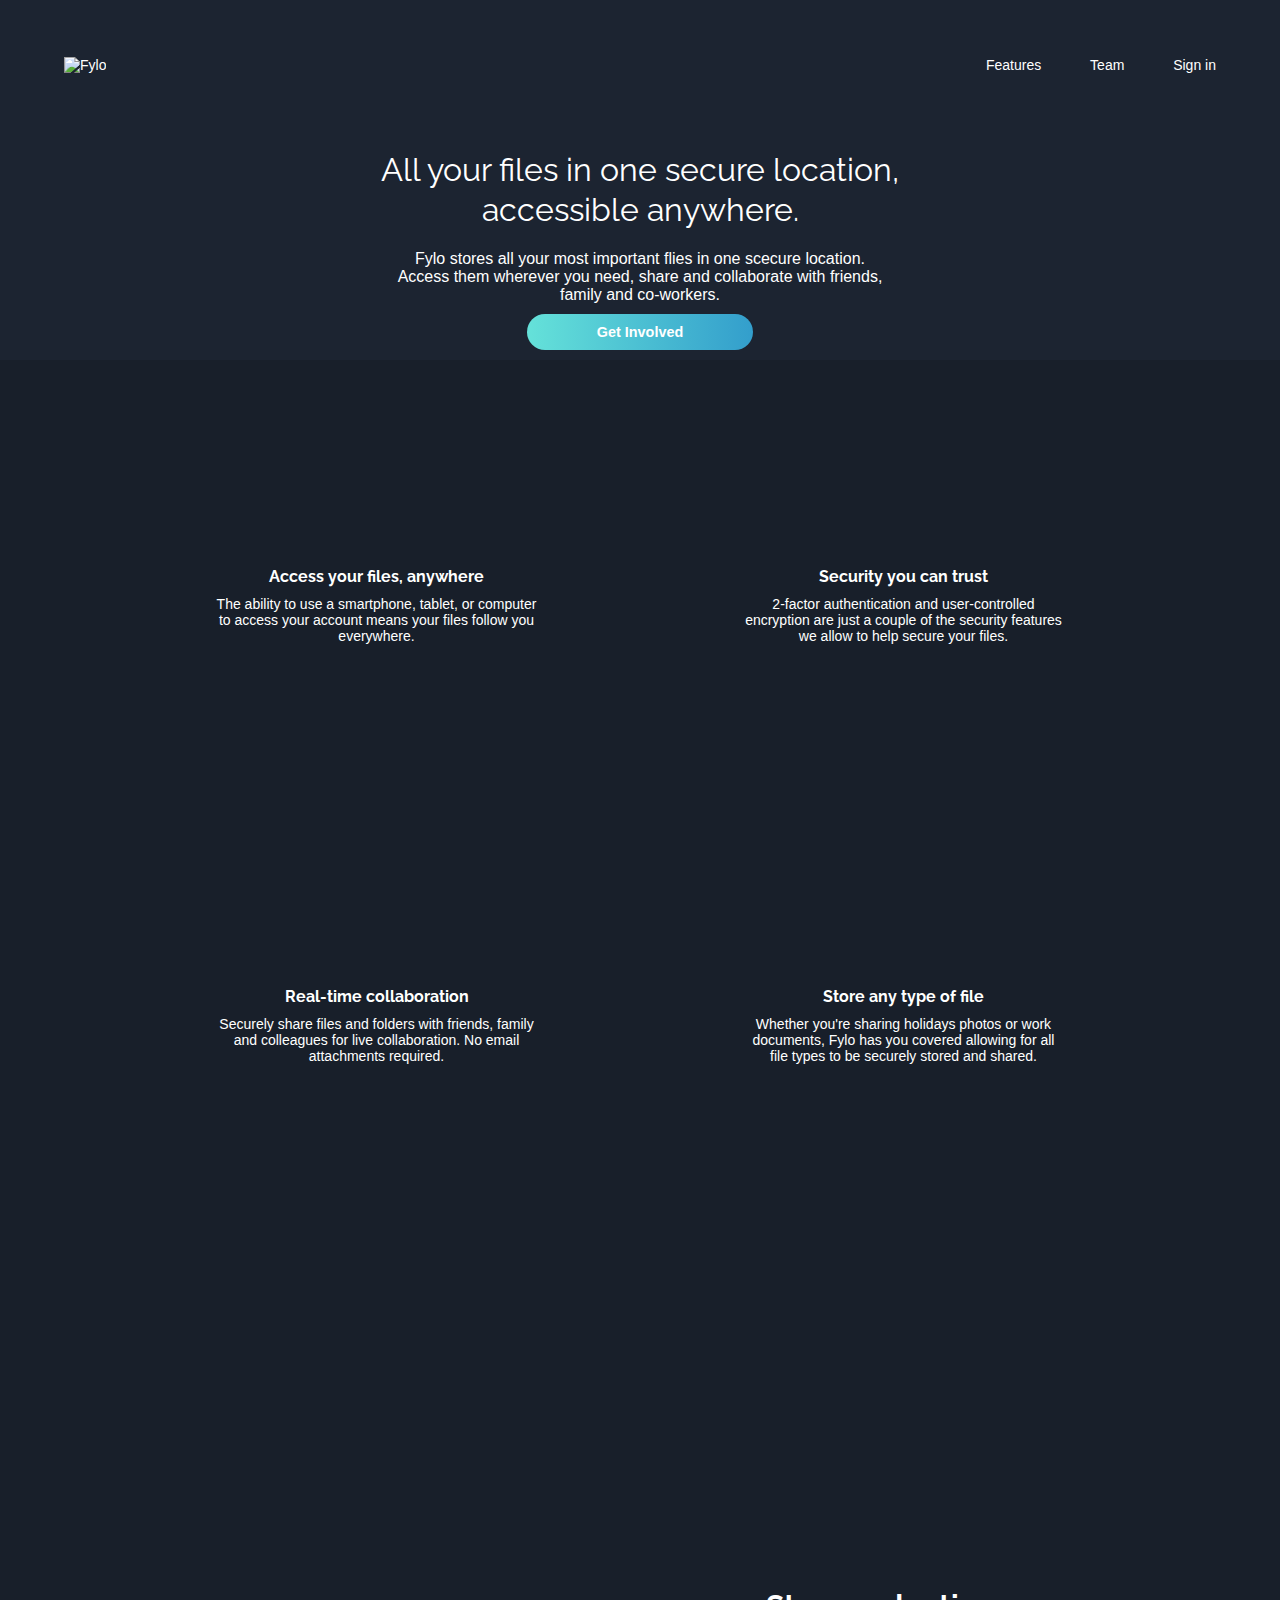
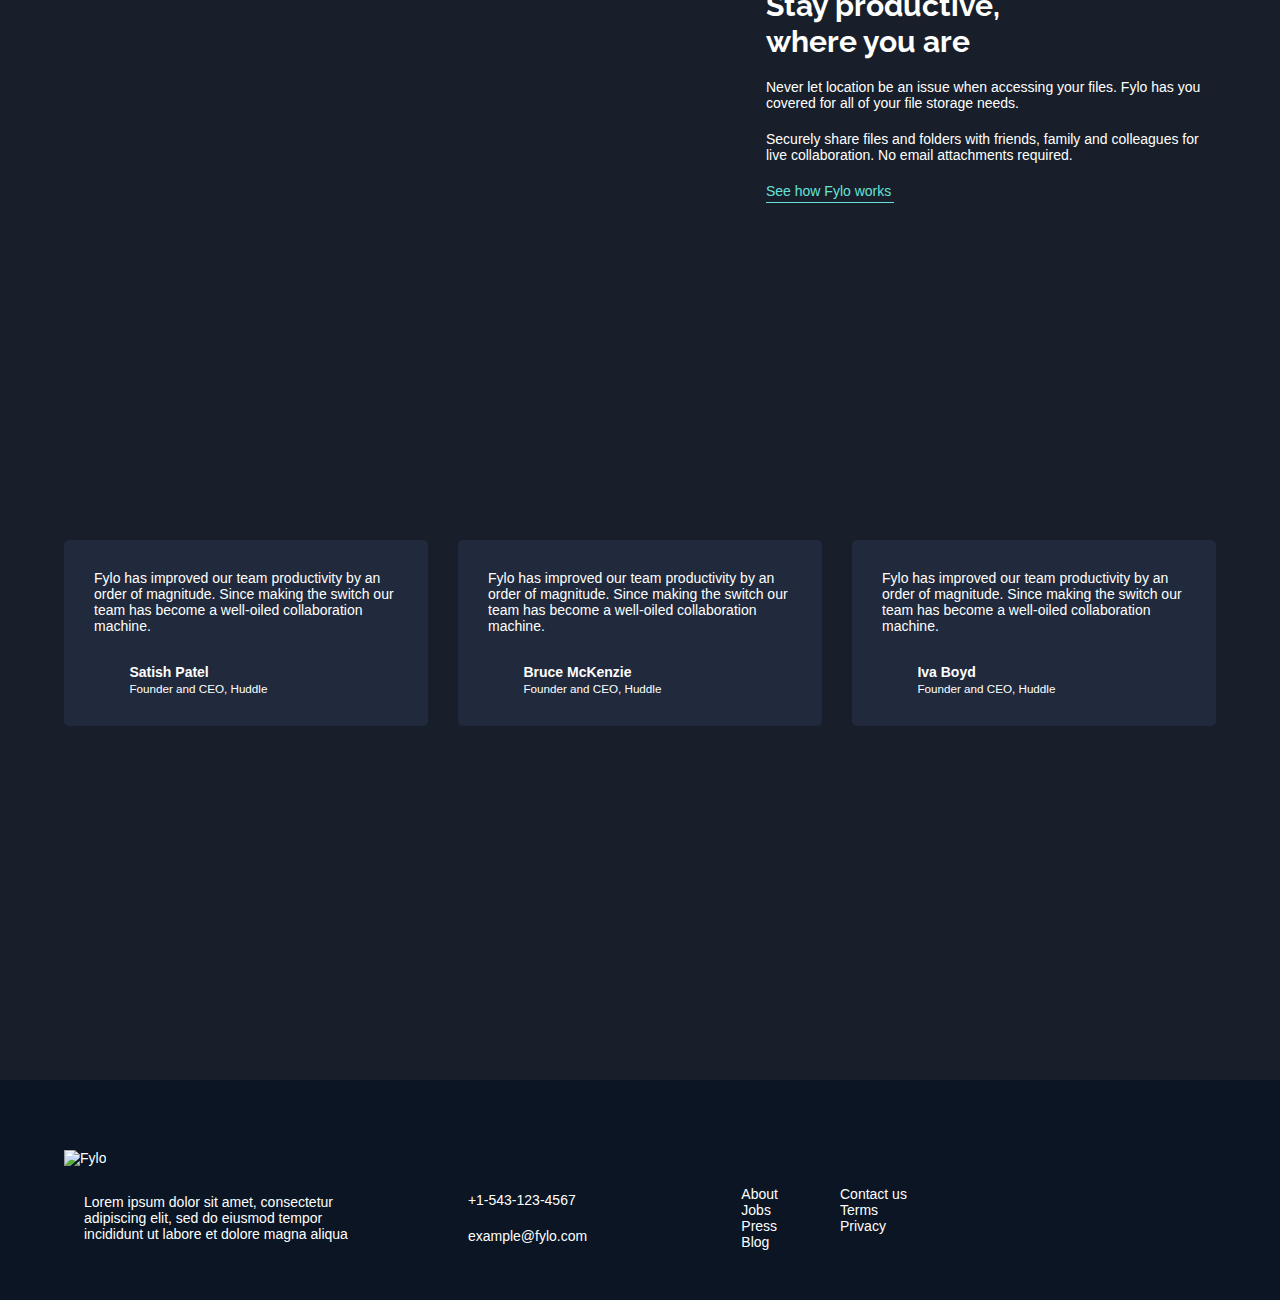
==== index.html @ ca71a9f1 "Update index.html" ====
<!DOCTYPE html>
<html lang="en">

<head>
  <meta charset="UTF-8">
  <meta name="viewport" content="width=device-width, initial-scale=1.0">
  <link rel="preconnect" href="https://fonts.googleapis.com">
  <link rel="preconnect" href="https://fonts.gstatic.com" crossorigin>
  <link href="https://fonts.googleapis.com/css2?family=Raleway:ital,wght@0,700;1,400&display=swap" rel="stylesheet">
  <link rel="stylesheet" href="./fylo-dark-theme-landing-page-master/fylo-dark-theme-landing-page-master/styles.css">
  <title>Fylo-Group_171</title>
</head>

<body>
  <section class="intro">
    <div class="intro-div">
      <div class="header">
        <div class="logo-container">
          <img src="./fylo-dark-theme-landing-page-master/fylo-dark-theme-landing-page-master/images/logo.svg"
            alt="Fylo" class="logo">
        </div>
        <nav class="navigation">
          <ul>
            <li><a href="#">Features</a></li>
            <li><a href="#">Team</a></li>
            <li><a href="#">Sign in</a></li>
          </ul>
        </nav>
      </div>
      <div class="hero-section">
        <img
          src="./fylo-dark-theme-landing-page-master/fylo-dark-theme-landing-page-master/images/illustration-intro.png"
          alt="" class="intro-img">
        <div class="intro-text">
          <h2 class="title">All your files in one secure location, accessible anywhere.</h2>
          <p class="subtitle">
            Fylo stores all your most important flies in one scecure location. Access them wherever you need, share
            and
            collaborate with friends, family and co-workers.
          </p>
          <a href="#" class="cta">Get Involved</a>
        </div>
      </div>
    </div>
  </section>
  <section class="grid">
    <div class="grid-items">
      <div class="grid-item">
        <img
          src="./fylo-dark-theme-landing-page-master/fylo-dark-theme-landing-page-master/images/icon-access-anywhere.svg"
          alt="" class="intro-icon">
        <h4 class="description-header">Access your files, anywhere</h4>
        <p class="description-note">
          The ability to use a smartphone, tablet, or computer to access your account means your
          files follow you everywhere.
        </p>
      </div>
      <div class="grid-item">
        <img src="./fylo-dark-theme-landing-page-master/fylo-dark-theme-landing-page-master/images/icon-security.svg"
          alt="" class="intro-icon">
        <h4 class="description-header">Security you can trust</h4>
        <p class="description-note">
          2-factor authentication and user-controlled encryption are just a couple of the security
          features we allow to help secure your files.
        </p>
      </div>
      <div class="grid-item">
        <img
          src="./fylo-dark-theme-landing-page-master/fylo-dark-theme-landing-page-master/images/icon-collaboration.svg"
          alt="" class="intro-icon">
        <h4 class="description-header">Real-time collaboration</h4>
        <p class="description-note">
          Securely share files and folders with friends, family and colleagues for live collaboration.
          No email attachments required.
        </p>
      </div>
      <div class="grid-item">
        <img src="./fylo-dark-theme-landing-page-master/fylo-dark-theme-landing-page-master/images/icon-any-file.svg"
          alt="" class="intro-icon">
        <h4 class="description-header">Store any type of file</h4>
        <p class="description-note">
          Whether you're sharing holidays photos or work documents, Fylo has you covered allowing for all
          file types to be securely stored and shared.
        </p>
      </div>
    </div>
  </section>
  <section id="productive" class="productive">
    <div class="flex-container">
      <img
        src="./fylo-dark-theme-landing-page-master/fylo-dark-theme-landing-page-master/images/illustration-stay-productive.png"
        alt="" class="flex-left">
      <div class="flex-right">
        <h2>Stay productive, where you are</h2>
        <p>
          Never let location be an issue when accessing your files. Fylo has you covered for all of your file
          storage needs.
        </p>
        <p class="mg-bt-20">
          Securely share files and folders with friends, family and colleagues for live collaboration. No email
          attachments required.
        </p>
        <a href="#">See how Fylo works
          <img src="./fylo-dark-theme-landing-page-master/fylo-dark-theme-landing-page-master/images/icon-arrow.svg"
            alt="">
        </a>
      </div>
    </div>
  </section>
  <section class="comments">
    <div class="comment-section">
      <div class="grid-items">
        <div class="card-1 card">
          <p>Fylo has improved our team productivity by an order of magnitude. Since making the switch our team has
            become a well-oiled collaboration machine.</p>
          <div class="users">
            <img src="./fylo-dark-theme-landing-page-master/fylo-dark-theme-landing-page-master/images/profile-1.jpg"
              alt="" class="avatar">
            <div class="user">
              <p>Satish Patel</p>
              <small>Founder and CEO, Huddle</small>
            </div>
          </div>
        </div>
        <div class="card">
          <p>Fylo has improved our team productivity by an order of magnitude. Since making the switch our team has
            become a well-oiled collaboration machine.</p>
          <div class="users">
            <img src="./fylo-dark-theme-landing-page-master/fylo-dark-theme-landing-page-master/images/profile-2.jpg"
              alt="" class="avatar">
            <div class="user">
              <p>Bruce McKenzie</p>
              <small>Founder and CEO, Huddle</small>
            </div>
          </div>
        </div>
        <div class="card">
          <p>Fylo has improved our team productivity by an order of magnitude. Since making the switch our team has
            become a well-oiled collaboration machine.</p>
          <div class="users">
            <img src="./fylo-dark-theme-landing-page-master/fylo-dark-theme-landing-page-master/images/profile-3.jpg"
              alt="" class="avatar">
            <div class="user">
              <p>Iva Boyd</p>
              <small>Founder and CEO, Huddle</small>
            </div>
          </div>
        </div>
      </div>
    </div>
    <!--div class="overlay">
      <h2 class="title">Get early access today</h2>
      <p class="subtitle">
        It only takes a minute to sign up and our free starter tier is extremely generous. If you have any
        questions, our support team would be happy to help you
      </p>
      <form action="">
        <input type="text" placeholder="email@example.com">
        <input type="submit" value="Get Started For Free">
      </form>
    </div-->
  </section>
  <footer>
    <div class="grid-system">
      <div class="logo-container">
        <img src="./fylo-dark-theme-landing-page-master/fylo-dark-theme-landing-page-master/images/logo.svg" alt="Fylo" class="logo">
      </div>
      <div class="grid">
        <div class="address">
          <img src="./fylo-dark-theme-landing-page-master/fylo-dark-theme-landing-page-master/images/icon-location.svg" alt="">
          <p>Lorem ipsum dolor sit amet, consectetur adipiscing elit, sed do eiusmod tempor incididunt ut labore et
            dolore magna aliqua</p>
        </div>
        <div class="contact">
          <div class="phone">
            <img src="./fylo-dark-theme-landing-page-master/fylo-dark-theme-landing-page-master/images/icon-phone.svg" alt="">
            <span>+1-543-123-4567</span>
          </div>
          <div class="email">
            <img src="./fylo-dark-theme-landing-page-master/fylo-dark-theme-landing-page-master/images/icon-email.svg" alt="">
            <span>example@fylo.com</span>
          </div>
        </div>
        <div class="links">
          <div class="col-1">
            <ul>
              <li><a href="#">About</a></li>
              <li><a href="#">Jobs</a></li>
              <li><a href="#">Press</a></li>
              <li><a href="#">Blog</a></li>
            </ul>
          </div>
          <div class="col-2">
            <ul>
              <li><a href="#">Contact us</a></li>
              <li><a href="#">Terms</a></li>
              <li><a href="#">Privacy</a></li>
            </ul>
          </div>
        </div>
        <div class="socials"></div>
      </div>
    </div>
  </footer>
</body>

</html>
---- fylo-dark-theme-landing-page-master/fylo-dark-theme-landing-page-master/styles.css ----
/*@import url('https://fonts.googleapis.com/css2?family=Open+Sans:wght@400;700&family=Raleway:ital,wght@0,700;1,400&display=swap');*/

* {
    margin: 0;
    padding: 0;
    box-sizing: border-box;
    font-family: 'Segoe UI', Tahoma, Geneva, Verdana, sans-serif;
}

body {
    font-family: 'Raleway', 'Segoe UI', Tahoma, Geneva, Verdana, sans-serif;
    font-size: 14px;
    color: white;
    width: 100vw;
    min-height: 100vh;
    background-color: hsl(218, 28%, 13%);
    display: grid;
    grid-template-columns: 1fr;
    align-items: center;
    overflow-x: hidden;
}

section {
    width: 100vw;
}

section.intro {
    background: url(./images/bg-curvy-desktop.svg);
    background-color: hsl(217, 28%, 15%);
    background-repeat: no-repeat;
    background-size: contain;
    background-position: bottom;
}

section.intro .intro-div {
    width: 90%;
    margin: 0 auto;
}

.intro-div .header {
    height: 10vh;
    display: flex;
    justify-content: space-between;
    align-items: center;
    margin-top: 20px;
    padding: 20px 0;
}

.header .logo {
    width: 70%;
}

.navigation ul{
    display: flex;
    justify-content: space-between;
    align-items: center;
    width: 230px;
    list-style: none;
}

.navigation ul a {
    color: white;
    text-decoration: none;
}

.intro-div .hero-section {
    display: flex;
    flex-direction: column;
    align-items: center;
    padding: 20px 0;
}

.hero-section .intro-img {
    width: 50%;
}

.hero-section .intro-text {
    max-width: 600px;
    color: white;
    text-align: center;
    font-weight: 400;
}

.intro-text .title {
    line-height: 2.5rem;
    font-size: 2rem;
    margin: 20px 0;
    font-weight: 400;
    font-family: Raleway, 'Segoe UI', Tahoma, Geneva, Verdana, sans-serif;
}

.intro-text .subtitle {
    max-width: 490px;
    margin: 0 auto;
    font-size: 1rem;
    margin-bottom: 20px;
}

.hero-section .cta {
    color: white;
    border: 0;
    background: linear-gradient(to right, hsl(176, 68%, 64%),hsl(198, 60%, 50%));
    padding: 10px 70px;
    border-radius: 40px;
    font-size: 0.9rem;
    font-weight: 700;
    text-decoration: none;
}

.hero-section .cta:hover {
    background: hsl(176, 68%, 64%);
    cursor: pointer;
}

/*Grid System*/
section.grid {
    height: 90vh;
    margin: 40px 0;
}

section.grid .grid-items {
    display: grid;
    grid-template-columns: 1fr 1fr;
    place-items: center;
    gap: 30px;
    height: 100%;
    width: 80%;
    margin: 0 auto;
}

.grid-item {
    display: flex;
    flex-direction: column;
    justify-content: center;
    align-items: center;
    text-align: center;
}

.description-header {
    color: white;
    margin-top: 20px;
    margin-bottom: 10px;
    font-family: Raleway, 'Segoe UI', Tahoma, Geneva, Verdana, sans-serif;
    font-size: 1rem;
}

.description-note {
    max-width: 320px;
    color: white;
    font-family: 'Open Sans', 'Segoe UI', Tahoma, Geneva, Verdana, sans-serif;
}

/*Stay productive section*/

section.productive {
    height: 90vh;
    margin: 40px 0;
}

.flex-container {
    width: 90%;
    height: 100%;
    margin: 0 auto;
    display: flex;
    justify-content: space-between;
    align-items: center;
    margin-bottom: 100px;
}

.flex-right {
    margin-left: 30px;
}

.flex-right h2 {
    max-width: 250px;
    color: white;
    font-size: 1.9rem;
    font-family: Raleway, 'Segoe UI', Tahoma, Geneva, Verdana, sans-serif;
}

.flex-right p {
    color: white;
    max-width: 450px;
    margin-top: 20px;
    font-family: 'Open Sans', 'Segoe UI', Tahoma, Geneva, Verdana, sans-serif;
}

.flex-right .mg-bt-20 {
    margin-bottom: 20px;
}

.flex-right a {
    border-bottom: 1px solid hsl(176, 68%, 64%);  
    padding-bottom: 3px;
    color: hsl(176, 68%, 64%);
    text-decoration: none;
    display: inline-flex;
    align-items: center;
}

.flex-right a img {
    margin-left: 3px;
}

/*Comments section*/

section.comments {
    position: relative;
}

.comment-section {
    width: 90%;
    height: 60vh;           
    margin: 0 auto;
}

.comment-section .grid-items {
    display: grid;
    grid-template-columns: 1fr 1fr 1fr;
    gap: 30px;
}

.comment-section .card{
    padding: 30px;
    background-color: hsl(219, 30%, 18%);
    display: flex;
    flex-direction: column;
    justify-content: center;
    border-radius: 5px;
}

.card p {
    color: white;
}

.card-1 {
    position: relative;
}

.card-1::before {
    content: url(./images/bg-quotes.png);
    position: absolute;
    top: -15%;
    z-index: -1;
}

.users {
    margin-top: 30px;
    display: flex;
    align-items: center;
    color: white;
}

.users img {
    width: 10%;
    border-radius: 50%;
    margin-right: 5px;
}

.users p {
    font-weight: 700;
}

.users small {
    font-weight: 300;
}

.quote {
    position: absolute;
    top: -9%;
    z-index: -1;
}

/*Contact form*/

.overlay {
    position: absolute;
    bottom: -40%;
    left: 50%;
    transform: translate(-50%, 0%);
    width: 650px;
    height: 250px;
    background: hsl(217, 28%, 15%);
    padding: 30px 50px 50px 50px;
    border-radius: 5px;
    box-shadow: 0 3px 2px 0px hsl(217, 28%, 15%);
}

.overlay .title {
    text-align: center;
    font-size: 1.5rem;
    margin-bottom: 30px;
    color: white;
    font-family: Raleway;
    font-weight: 700;
}

.overlay .subtitle {
    text-align: center;
    color: white;
    margin-bottom: 30px;
}

input[type='text'] {
    width: 60%;
    height: 40px;
    border-radius: 30px;
    padding: 15px;
    border: 0;
    margin: 0 20px;
}

input[type='submit'] {
    width: 30%;
    height: 40px;
    border-radius: 30px;
    border: 0;
    background: linear-gradient(to left, hsl(176, 68%, 64%),hsl(198, 60%, 50%));
    color: white;
    font-family: Raleway;
    cursor: pointer;
}

input:focus {
    outline: none;
}

footer {
    background: hsl(216, 53%, 9%);
    height: auto;
    display: flex;
}

footer .grid-system {
    width: 90%;
    height: auto;
    margin: 0 auto;
    padding: 50px 0;
}

footer .grid {
    display: grid;
    grid-template-columns: repeat(4, 1fr);
    align-items: center;
    gap: 5rem;
}

footer .logo-container {
    margin: 20px 0;
}

.address {
    display: flex;
    justify-content: space-between;
    align-items: center;
    width: 20rem;
}

.address img {
    margin-right: 20px;
    align-self: flex-start;
}

.contact {
    display: flex;
    flex-direction: column;
    justify-content: center;
}

.contact > div:first-child {
    margin-bottom: 20px;
}

.links {
    display: grid;
    grid-template-columns: 1fr 1fr;
}

.links ul {
    list-style: none;
}

.links a {
    color: white;
    text-decoration: none;
}


@media screen and (max-width: 425px) {
    .header .logo{
        width: 50%;
    }
    .navigation ul{
        width: 200px;
        height: 100%;
        align-items: center;
    }

    section.grid {
        height: max-content;
        margin: 100px 0;
    }    

    section.grid .grid-items {
        display: grid;
        grid-template-columns: 1fr;
        gap: 5rem;
    }

    section.productive {
        height: max-content;
    }

    .flex-container {
        height: max-content;
        width: 90%;
        flex-direction: column;
        justify-content: center;
        align-items: center;
        padding: 20px;
    }

    .flex-left {
        width: 100%;
        margin-bottom: 100px;
        margin-left: 0!important;
    }

    .flex-right h2 {
        max-width: 100%;
        color: white;
        font-size: 1.9rem;
        font-family: Raleway, 'Segoe UI', Tahoma, Geneva, Verdana, sans-serif;
    }
    
    .flex-right p {
        color: white;
        max-width: 100%;
        margin-top: 20px;
        font-family: 'Open Sans', 'Segoe UI', Tahoma, Geneva, Verdana, sans-serif;
    }

    .comment-section {
        width: 80%;
        height: auto;
        padding-bottom: 30px;
    }

    .comment-section .grid-items {
        grid-template-columns: 1fr;
    }

    .card p {
        max-width: 100%;
    }

    .overlay {
        position: absolute;
        top: 90%;
        display: flex;
        flex-direction: column;
        align-items: center;
        justify-content: center;
        width: 90%;
        height: auto;
    }

    form {
        display: flex;
        flex-direction: column;
        justify-content: space-between;
        align-items: center;
        width: 100%;
    }

    input[type='text'] {
        width: 100%;
        height: 40px;
        border-radius: 30px;
        padding: 15px;
        border: 0;
        margin-bottom: 30px;
    }
    
    input[type='submit'] {
        width: 100%;
        height: 40px;
        border-radius: 30px;
        border: 0;
        background: linear-gradient(to left, hsl(176, 68%, 64%),hsl(198, 60%, 50%));
        color: white;
        font-family: Raleway;
        cursor: pointer;
    }

    footer .grid-system {
        width: 80%;
    }
    
    footer .grid {
        grid-template-columns: 1fr;
    }

    .grid .links {
        grid-template-columns: 1fr;
    }

    
    

}


@media screen and (max-width: 768px) {

    section.grid {
        height: max-content;
        margin: 100px 0;
    }    

    section.grid .grid-items {
        display: grid;
        grid-template-columns: 1fr;
        gap: 5rem;
    }

    section.productive {
        height: max-content;
    }

    .flex-container {
        height: max-content;
        width: 90%;
        flex-direction: column;
        justify-content: center;
        align-items: center;
        padding: 20px;
    }

    .flex-left {
        width: 100%;
        margin-bottom: 100px;
        margin-left: 0!important;
    }

    .flex-right {
        width: 90%;
        margin: auto;
    }

    .flex-right h2 {
        max-width: 100%; 
        color: white;
        font-size: 1.9rem;
        font-family: Raleway, 'Segoe UI', Tahoma, Geneva, Verdana, sans-serif;
    }
    
    .flex-right p {
        color: white;
        max-width: 100%;
        margin-top: 20px;
        font-family: 'Open Sans', 'Segoe UI', Tahoma, Geneva, Verdana, sans-serif;
    }

    .comment-section {
        width: 80%;
        height: 150vh;
        padding-bottom: 30px;
    }

    .comment-section .grid-items {
        grid-template-columns: 1fr;
    }

    .card p {
        max-width: 100%;
    }

    .overlay {
        position: absolute;
        bottom: -25%;
        display: flex;
        flex-direction: column;
        align-items: center;
        justify-content: center;
        width: 80%;
        height: max-content;
    }

    form {
        display: flex;
        flex-direction: column;
        justify-content: space-between;
        align-items: center;
        width: 100%;
    }

    input[type='text'] {
        width: 100%;
        height: 40px;
        border-radius: 30px;
        padding: 15px;
        border: 0;
        margin-bottom: 10px;
    }
    
    input[type='submit'] {
        width: 100%;
        height: 40px;
        border-radius: 30px;
        border: 0;
        background: linear-gradient(to left, hsl(176, 68%, 64%),hsl(198, 60%, 50%));
        color: white;
        font-family: Raleway;
        cursor: pointer;
    }

    footer .grid-system {
        width: 80%;
    }

    footer .grid {
        grid-template-columns: 1fr;
    }

    .grid .links {
        grid-template-columns: 1fr;
        gap: 30px;
    }
}

@media screen and (min-width: 1024px) {
    
}
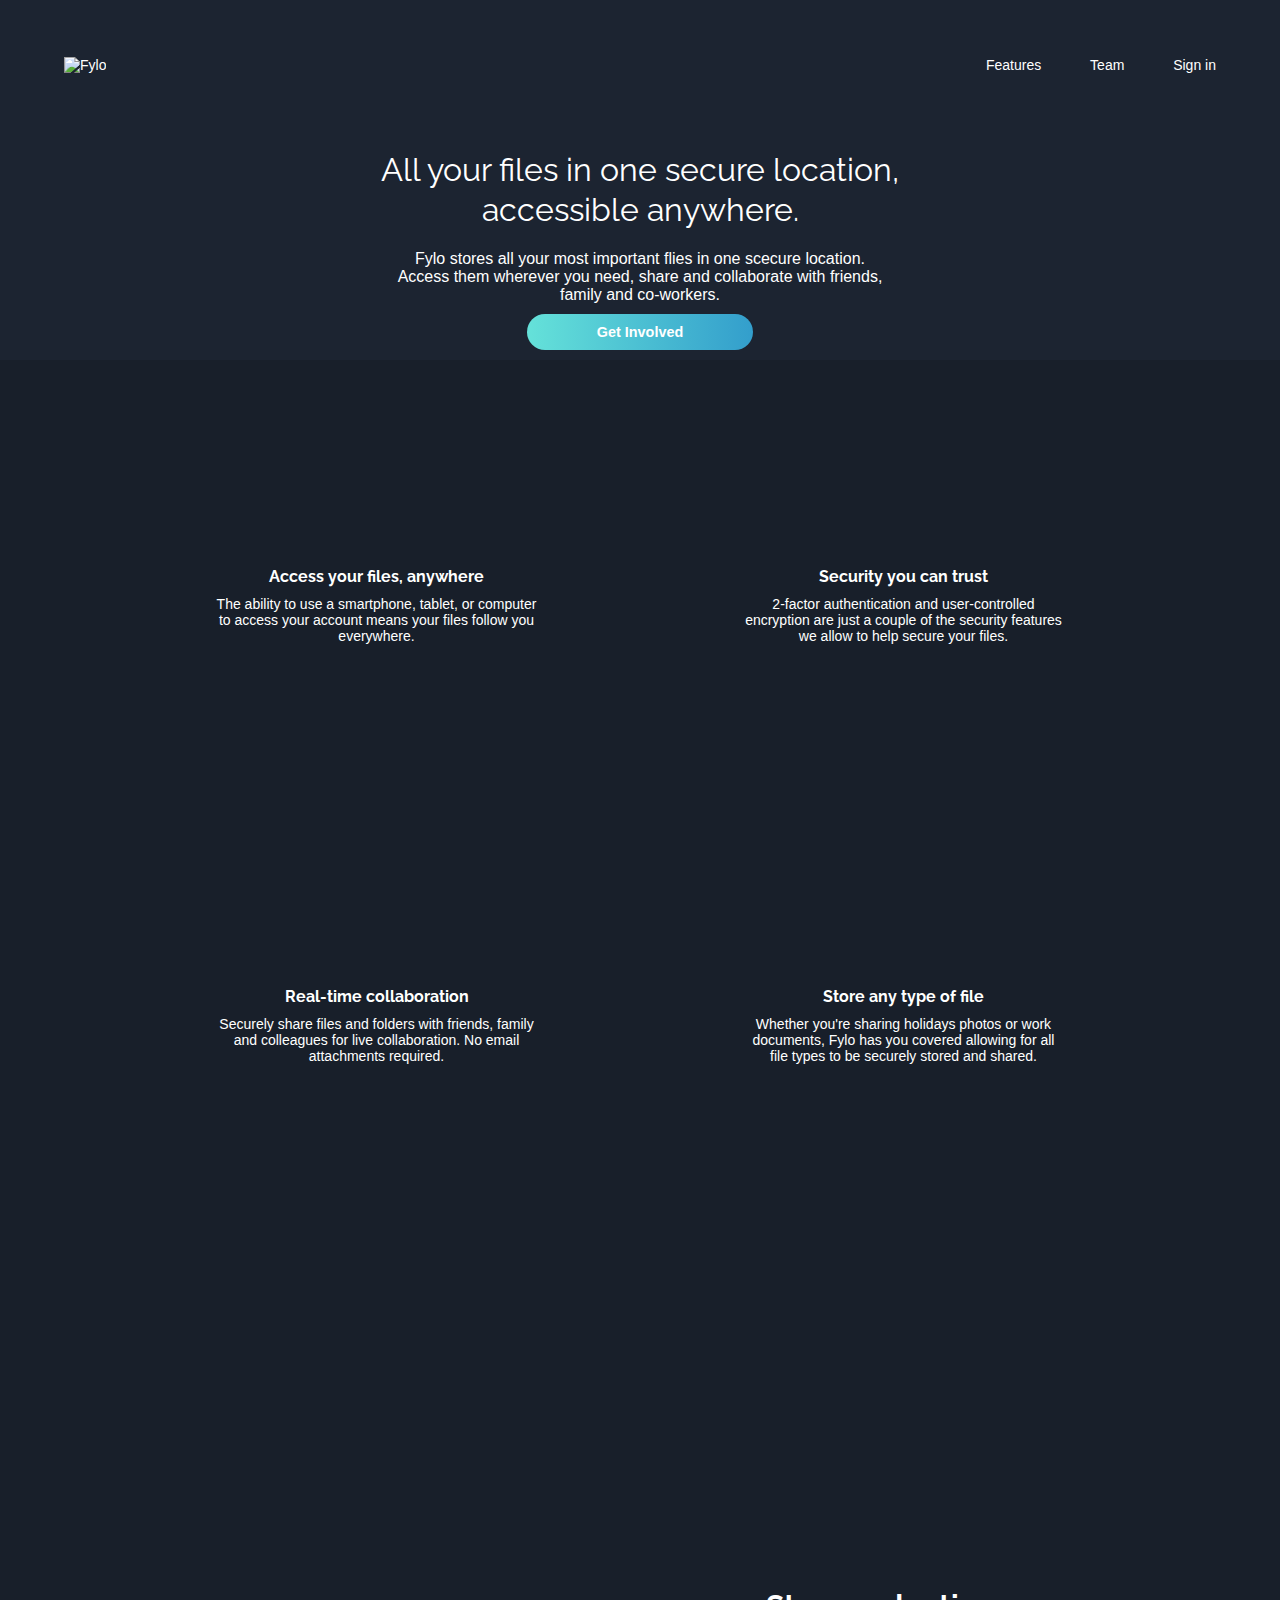
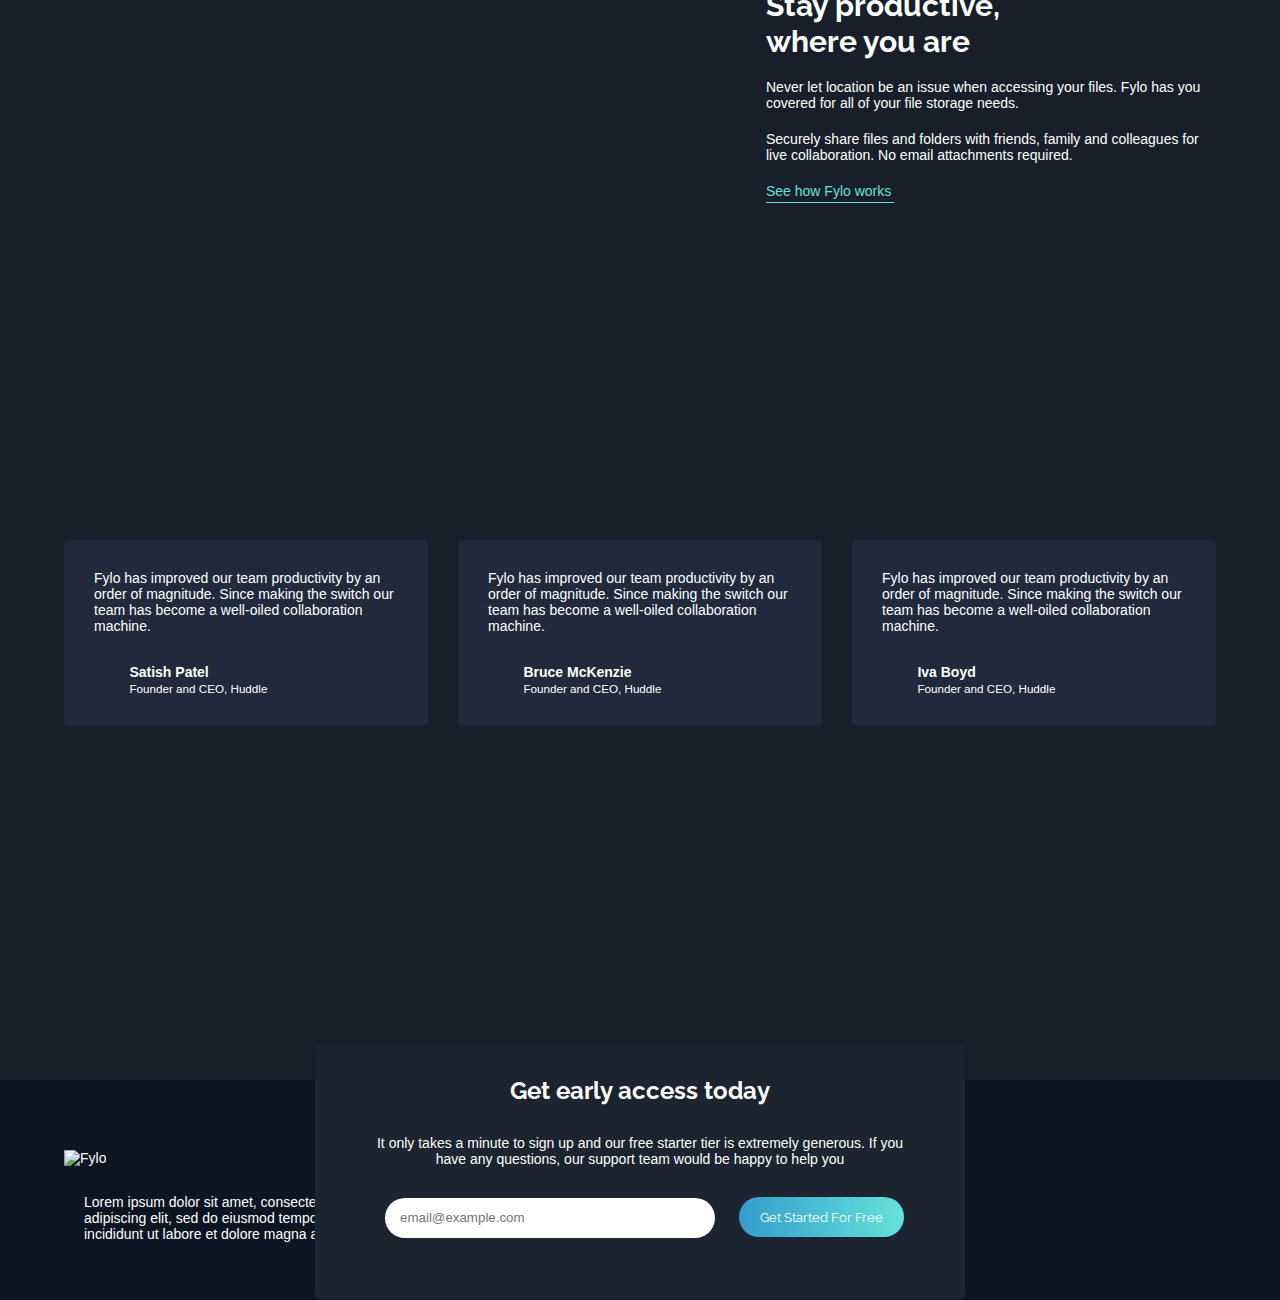
==== commit caaf0c6a: "Update index.html" ====
--- a/index.html
+++ b/index.html
@@ -148,7 +148,7 @@
         </div>
       </div>
     </div>
-    <!--div class="overlay">
+    <div class="overlay">
       <h2 class="title">Get early access today</h2>
       <p class="subtitle">
         It only takes a minute to sign up and our free starter tier is extremely generous. If you have any
@@ -158,7 +158,7 @@
         <input type="text" placeholder="email@example.com">
         <input type="submit" value="Get Started For Free">
       </form>
-    </div-->
+    </div>
   </section>
   <footer>
     <div class="grid-system">
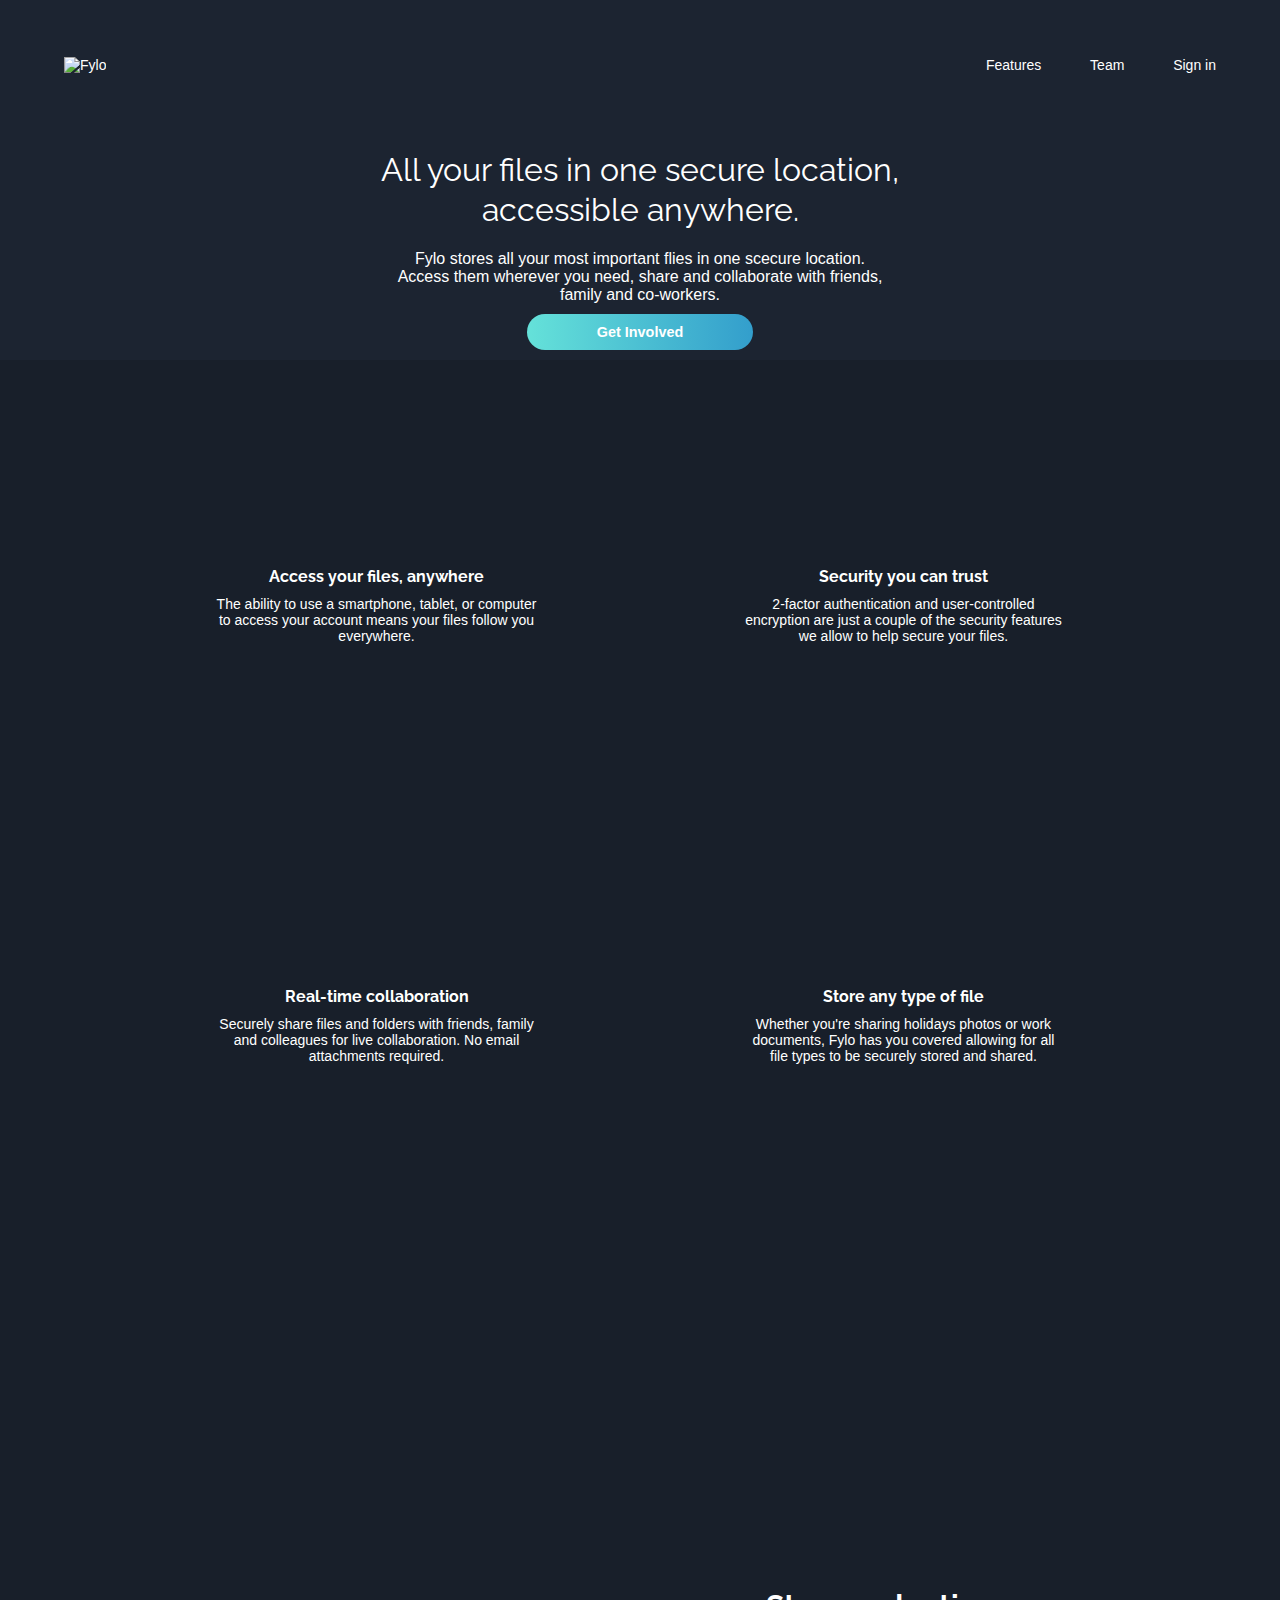
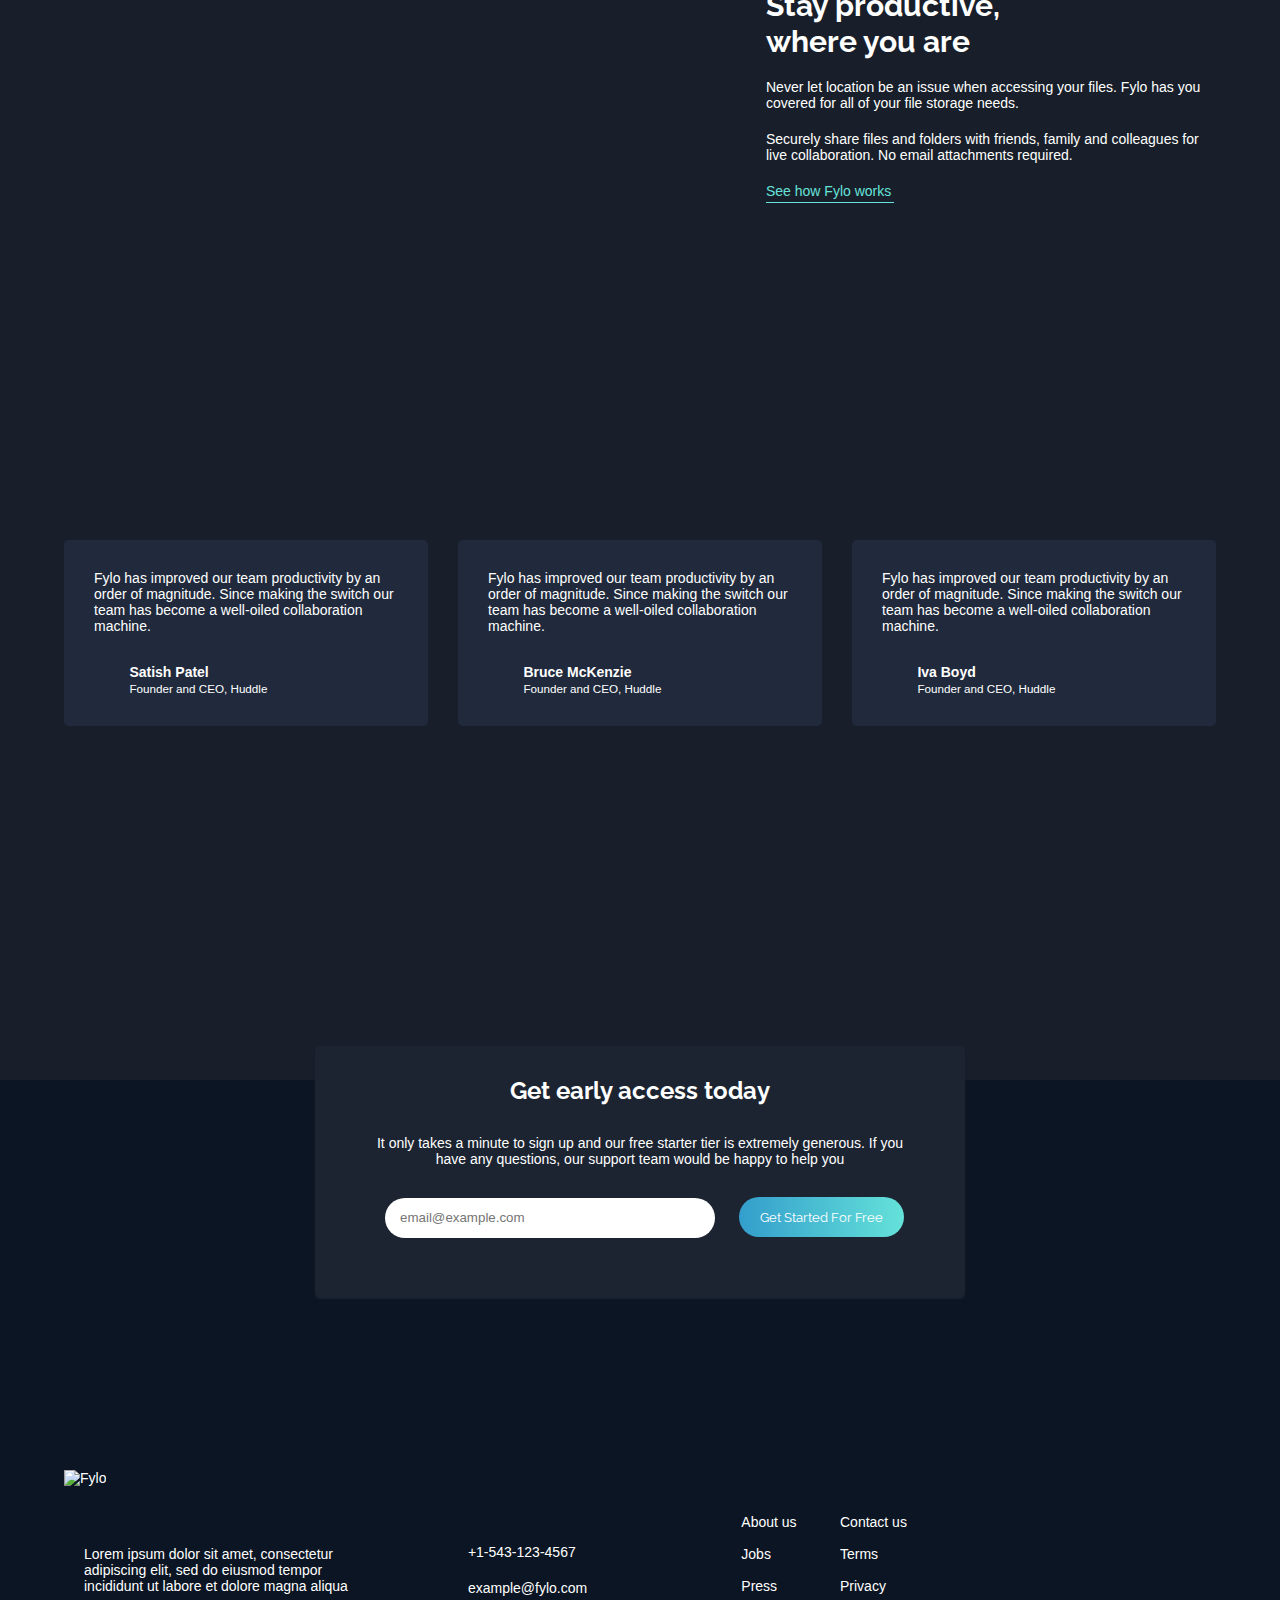
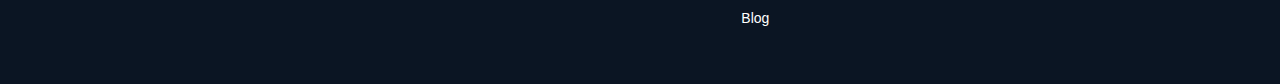
==== commit 5912dd15: "Update index.html" ====
--- a/index.html
+++ b/index.html
@@ -184,7 +184,7 @@
         <div class="links">
           <div class="col-1">
             <ul>
-              <li><a href="#">About</a></li>
+              <li><a href="#">About us</a></li>
               <li><a href="#">Jobs</a></li>
               <li><a href="#">Press</a></li>
               <li><a href="#">Blog</a></li>
--- a/fylo-dark-theme-landing-page-master/fylo-dark-theme-landing-page-master/styles.css
+++ b/fylo-dark-theme-landing-page-master/fylo-dark-theme-landing-page-master/styles.css
@@ -336,6 +336,7 @@
     height: auto;
     margin: 0 auto;
     padding: 50px 0;
+    margin-top: 20rem;
 }
 
 footer .grid {
@@ -383,6 +384,7 @@
 .links a {
     color: white;
     text-decoration: none;
+    line-height: 2rem;
 }
 
 
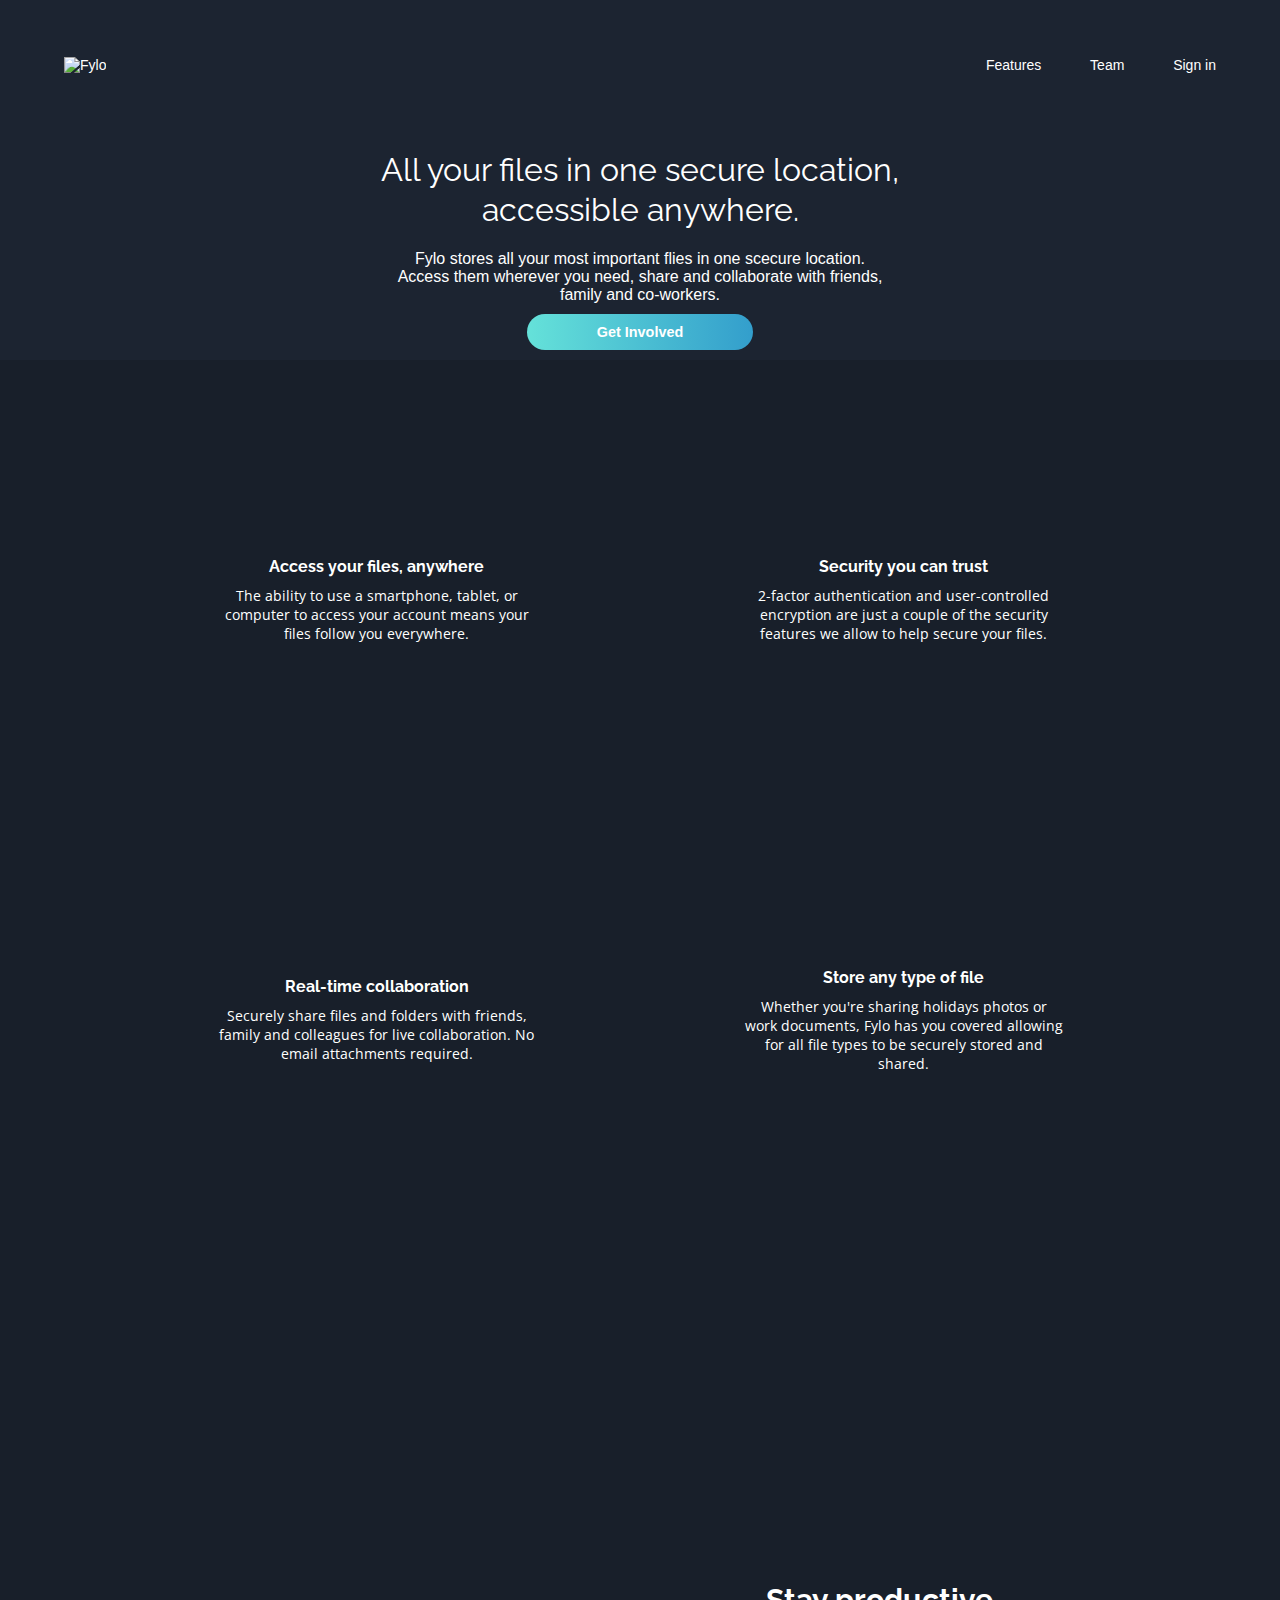
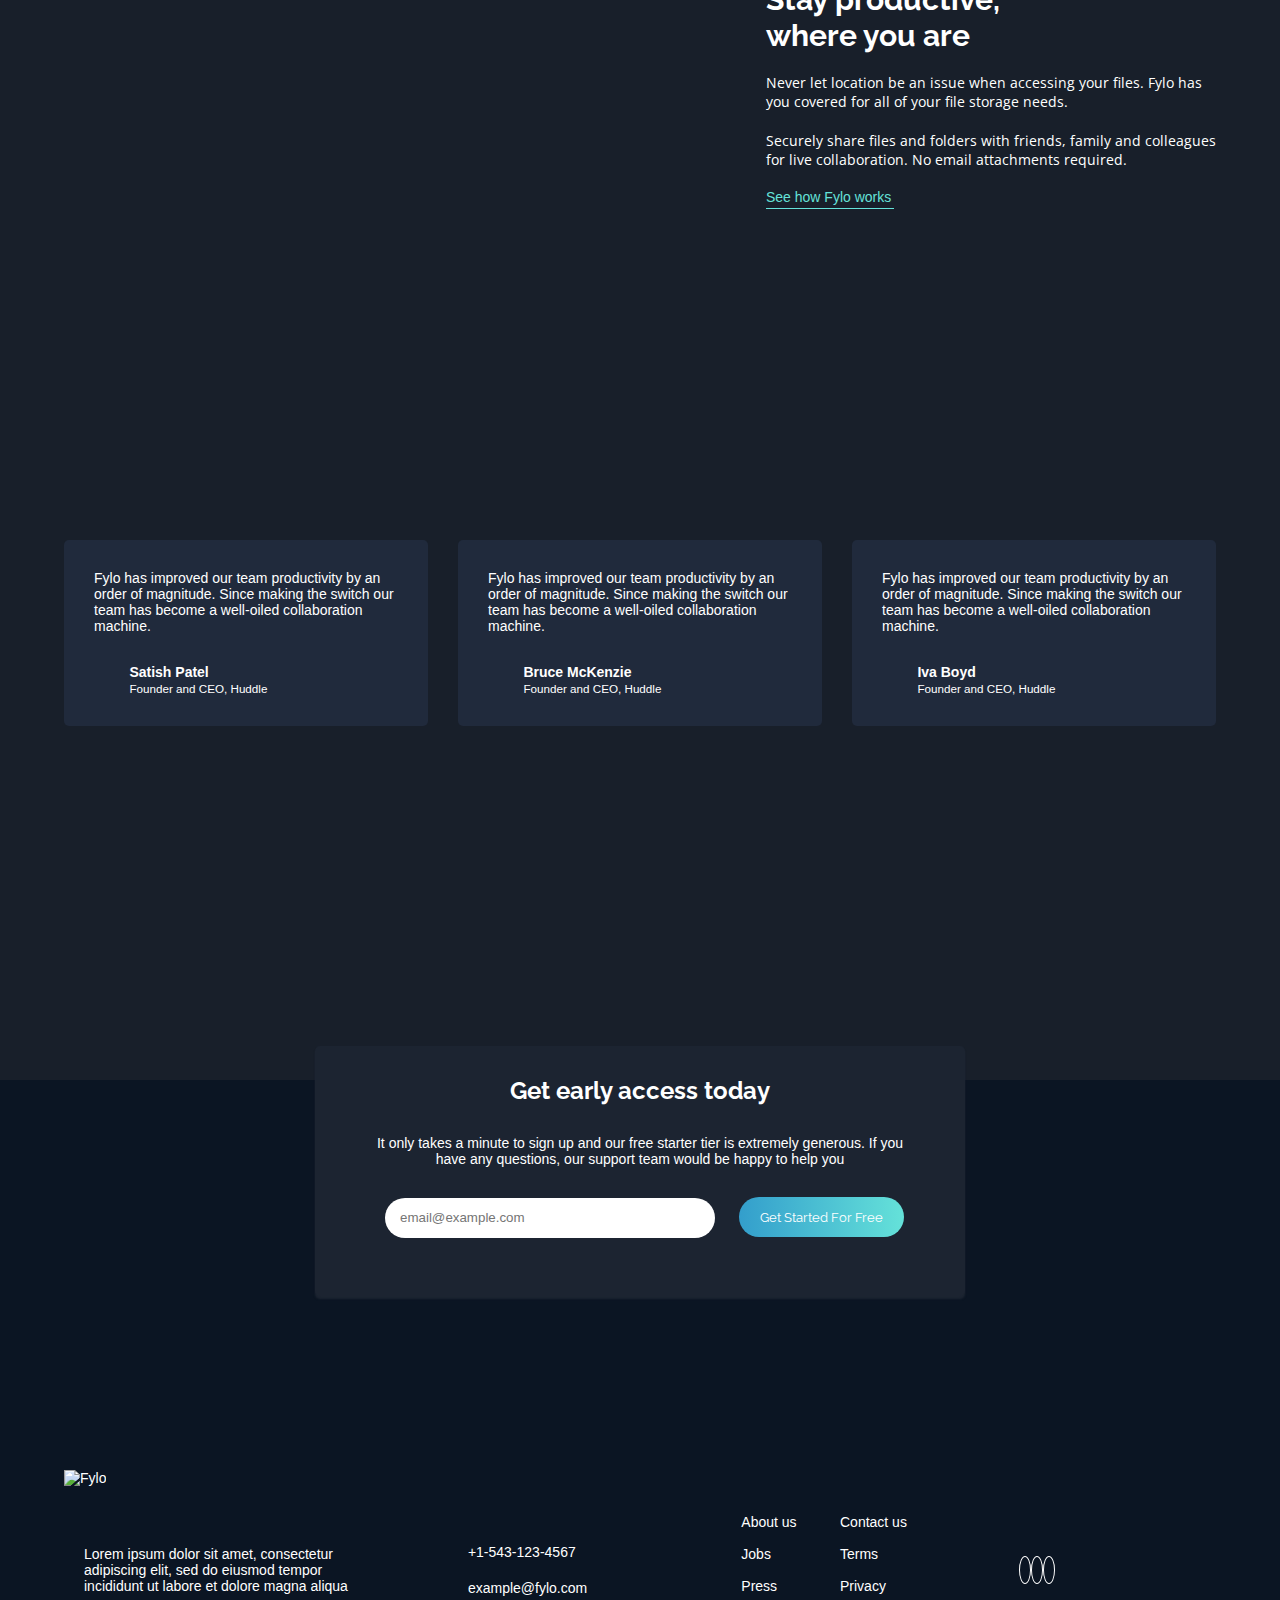
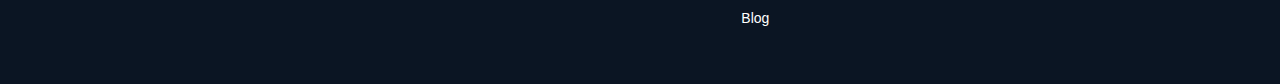
==== commit d2f433c9: "Update index.html" ====
--- a/index.html
+++ b/index.html
@@ -8,6 +8,7 @@
   <link rel="preconnect" href="https://fonts.gstatic.com" crossorigin>
   <link href="https://fonts.googleapis.com/css2?family=Raleway:ital,wght@0,700;1,400&display=swap" rel="stylesheet">
   <link rel="stylesheet" href="./fylo-dark-theme-landing-page-master/fylo-dark-theme-landing-page-master/styles.css">
+  <script src="https://kit.fontawesome.com/4c0c5e2d66.js" crossorigin="anonymous"></script>
   <title>Fylo-Group_171</title>
 </head>
 
@@ -198,7 +199,11 @@
             </ul>
           </div>
         </div>
-        <div class="socials"></div>
+        <div class="socials">
+          <a href="#"><i class="fa-brands fa-facebook"></i></a>
+          <a href="#"><i class="fa-brands fa-twitter"></i></a>
+          <a href="#"><i class="fa-brands fa-instagram"></i></a>
+        </div>
       </div>
     </div>
   </footer>
--- a/fylo-dark-theme-landing-page-master/fylo-dark-theme-landing-page-master/styles.css
+++ b/fylo-dark-theme-landing-page-master/fylo-dark-theme-landing-page-master/styles.css
@@ -1,4 +1,4 @@
-/*@import url('https://fonts.googleapis.com/css2?family=Open+Sans:wght@400;700&family=Raleway:ital,wght@0,700;1,400&display=swap');*/
+@import url('https://fonts.googleapis.com/css2?family=Open+Sans:wght@400;700&family=Raleway:ital,wght@0,700;1,400&display=swap');
 
 * {
     margin: 0;
@@ -325,6 +325,8 @@
     outline: none;
 }
 
+/* Footer section*/
+
 footer {
     background: hsl(216, 53%, 9%);
     height: auto;
@@ -387,6 +389,20 @@
     line-height: 2rem;
 }
 
+.socials {
+    display flex;
+    align-items: center;
+    justify-content: center;
+    width: 100%
+}
+
+.socials a {
+    padding: 5px;
+    border: 1px solid white;
+    border-radius: 50%;
+    color: white;
+    text-decoration: none;
+}
 
 @media screen and (max-width: 425px) {
     .header .logo{
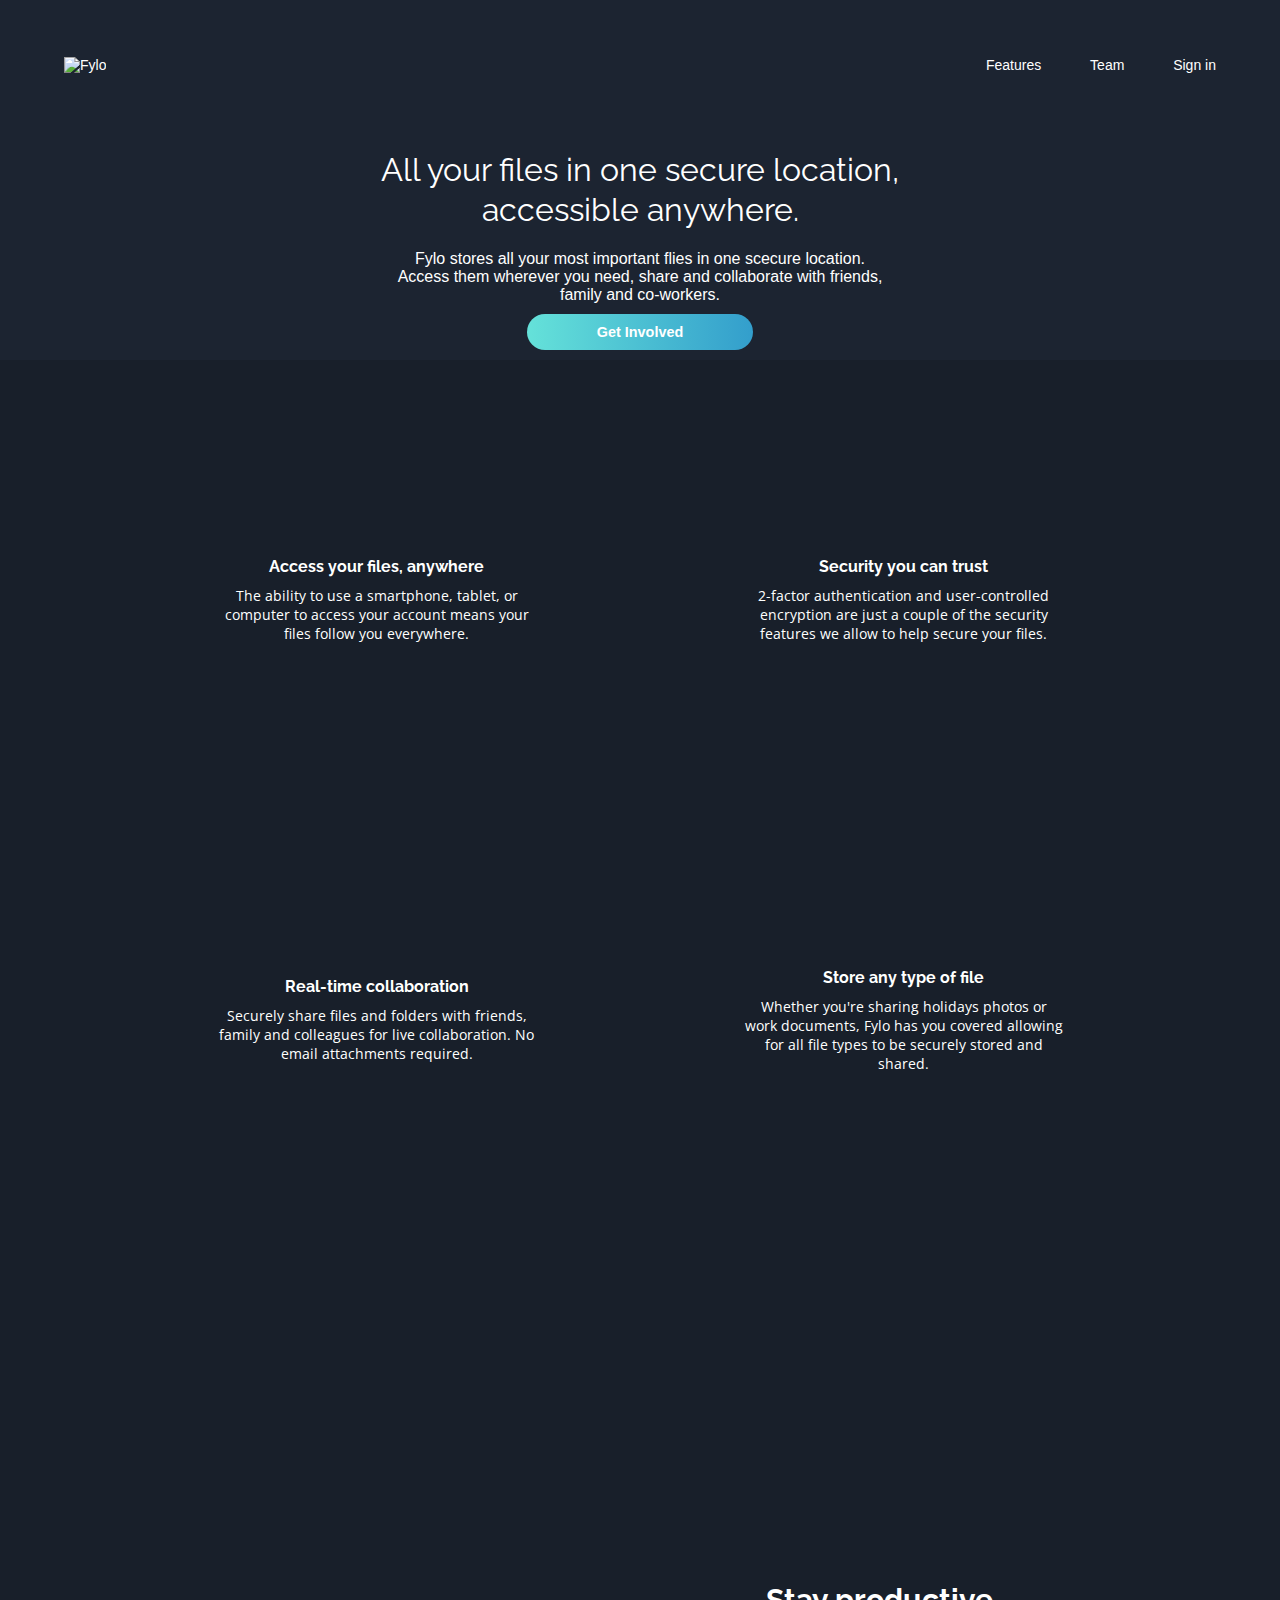
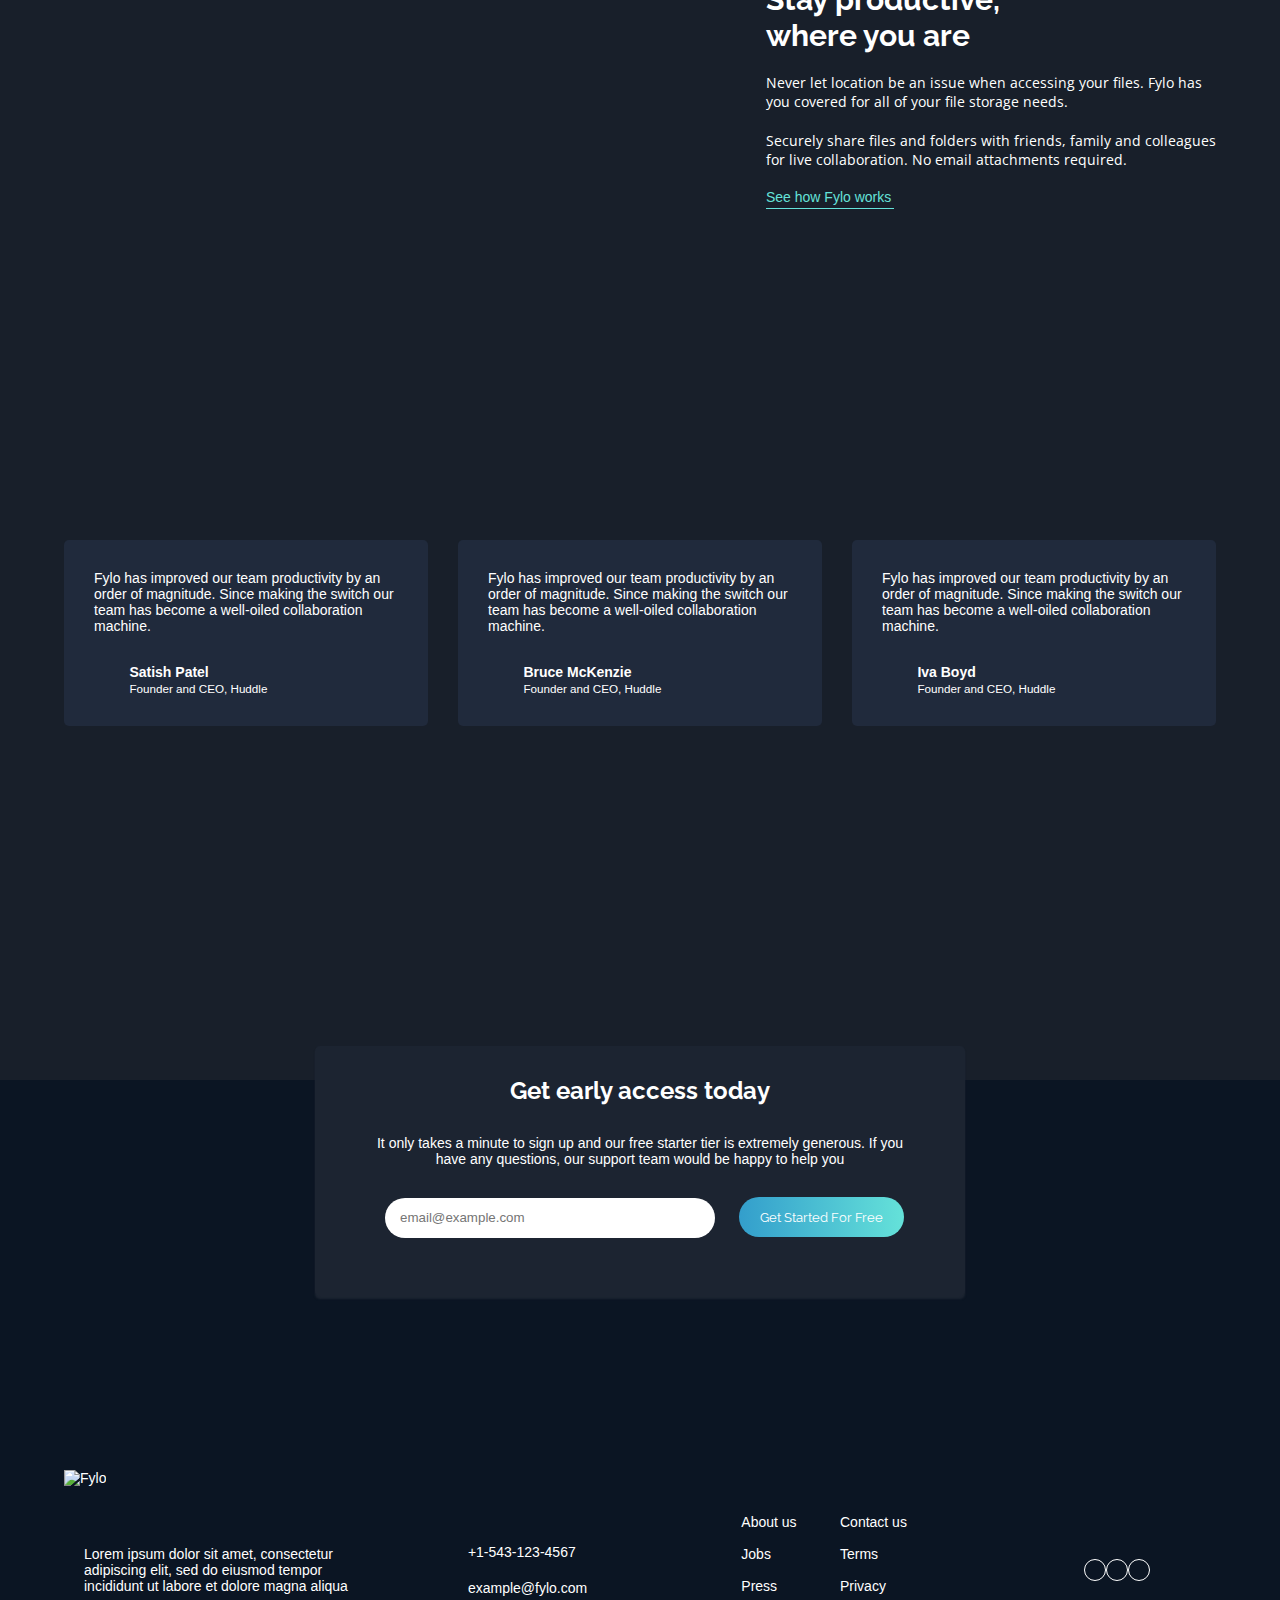
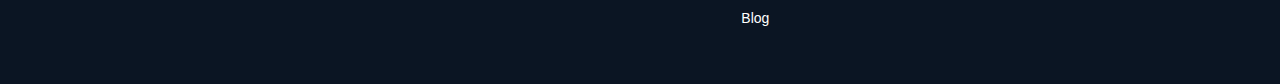
==== commit 622c1efc: "Update index.html" ====
--- a/index.html
+++ b/index.html
@@ -200,7 +200,7 @@
           </div>
         </div>
         <div class="socials">
-          <a href="#"><i class="fa-brands fa-facebook"></i></a>
+          <a href="#"><i class="fa-brands fa-facebook-f"></i></a>
           <a href="#"><i class="fa-brands fa-twitter"></i></a>
           <a href="#"><i class="fa-brands fa-instagram"></i></a>
         </div>
--- a/fylo-dark-theme-landing-page-master/fylo-dark-theme-landing-page-master/styles.css
+++ b/fylo-dark-theme-landing-page-master/fylo-dark-theme-landing-page-master/styles.css
@@ -390,14 +390,14 @@
 }
 
 .socials {
-    display flex;
+    display: flex;
     align-items: center;
     justify-content: center;
-    width: 100%
+    width: 100%;
 }
 
 .socials a {
-    padding: 5px;
+    padding: 10px;
     border: 1px solid white;
     border-radius: 50%;
     color: white;
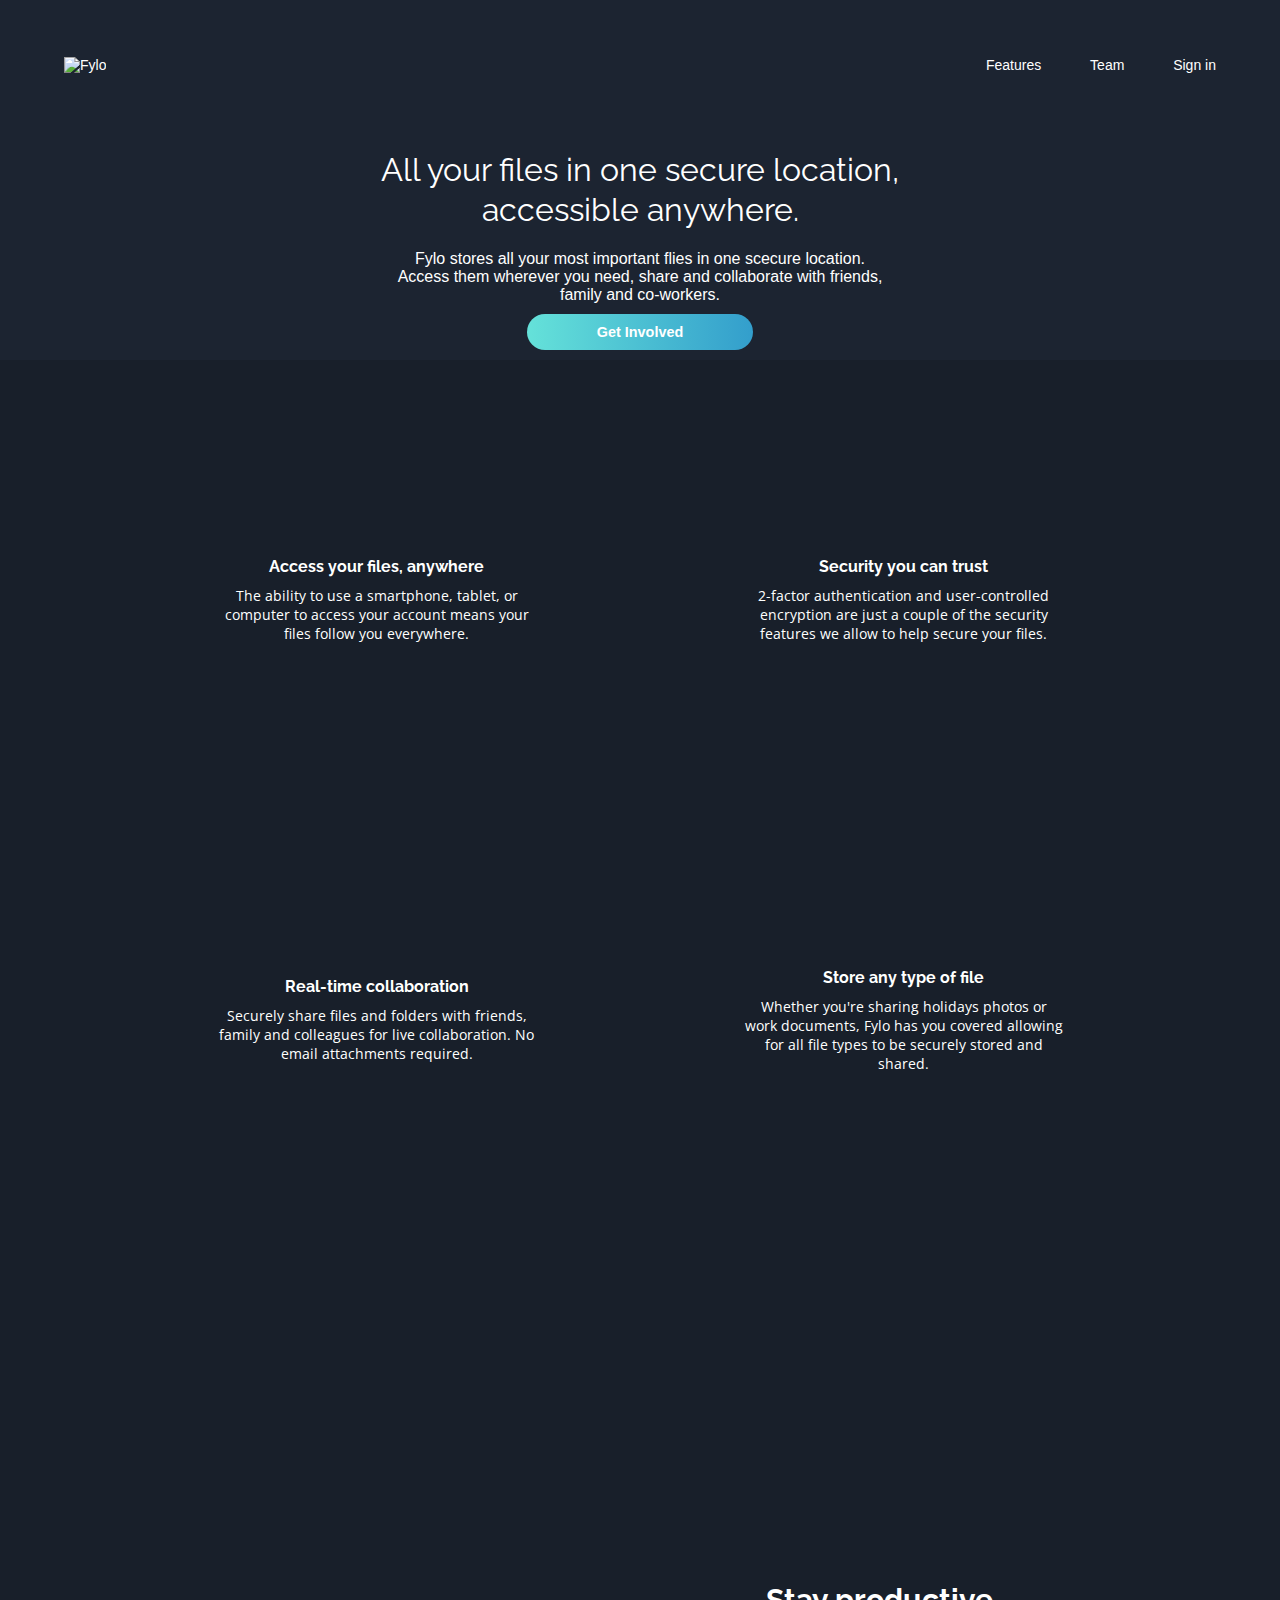
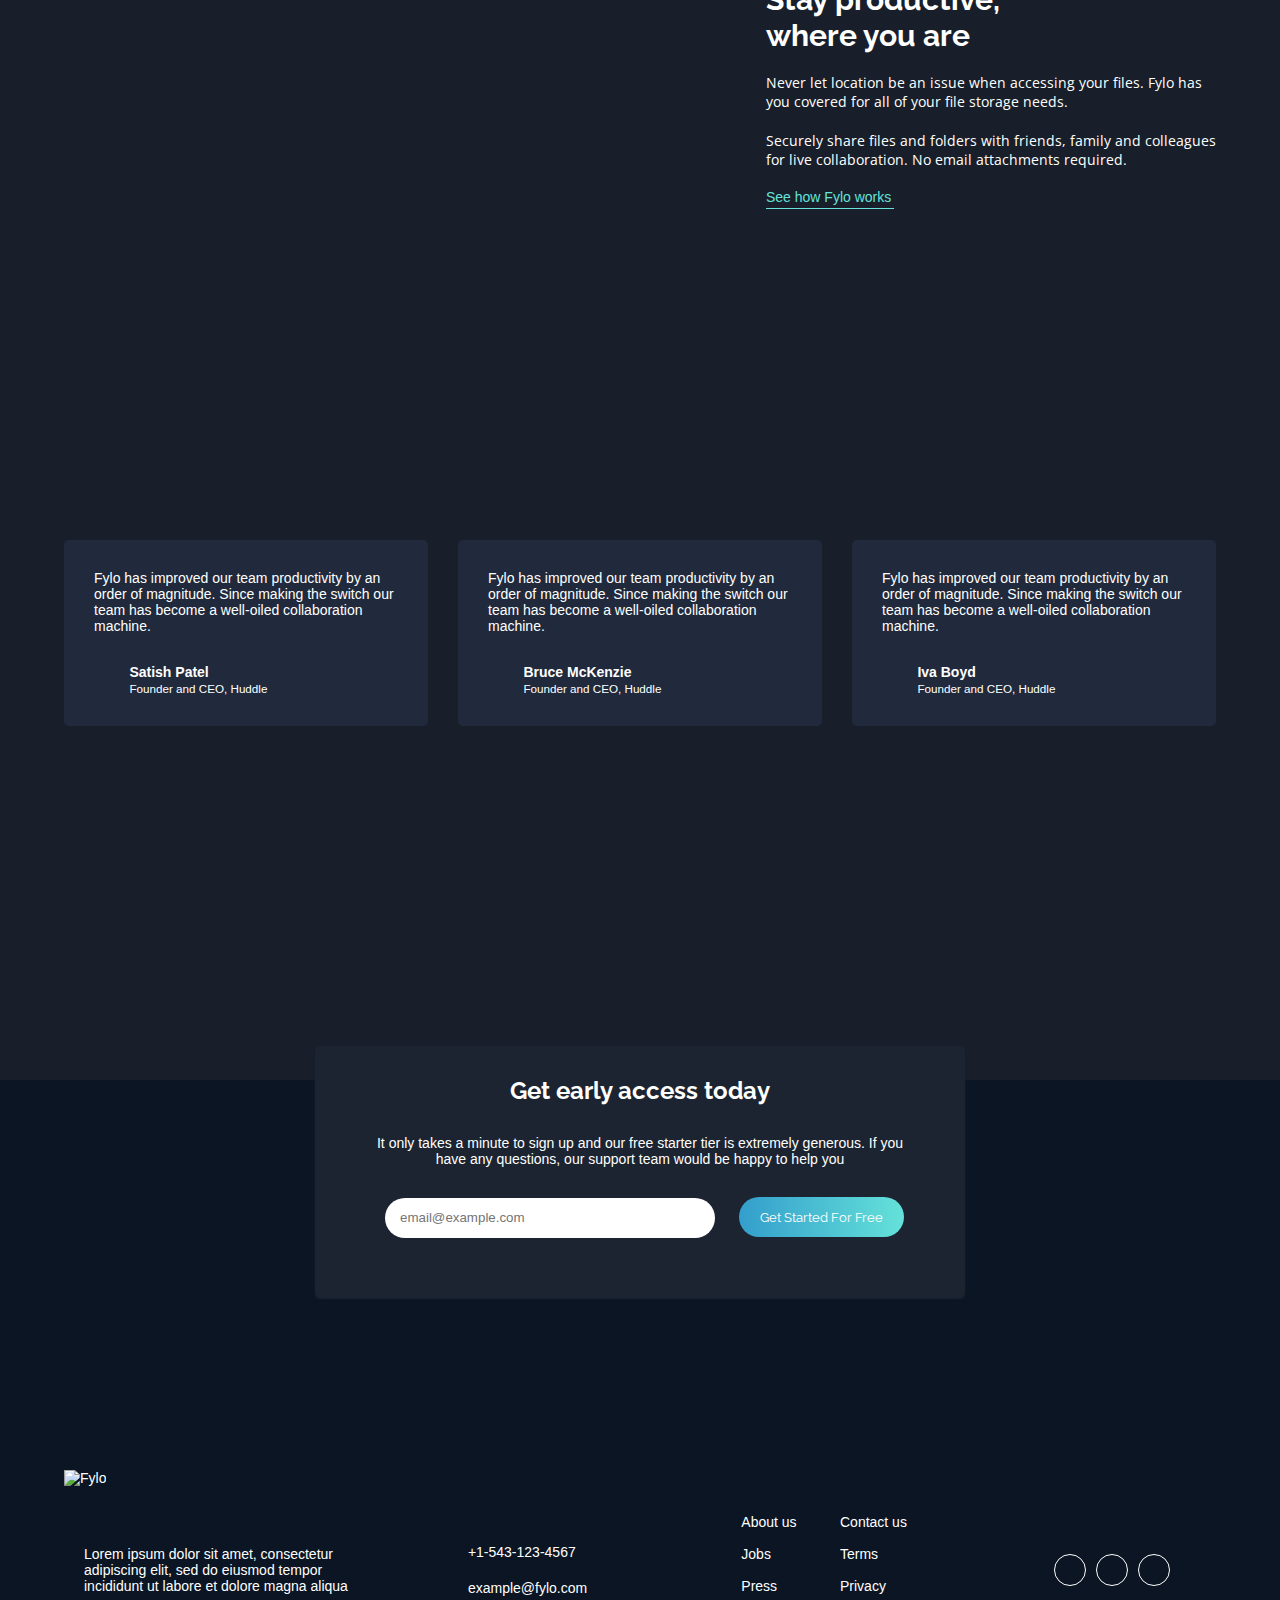
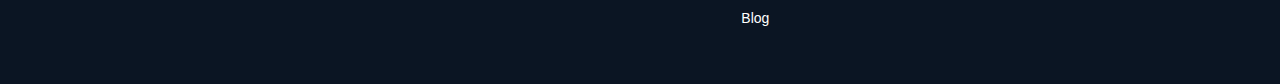
==== commit f3b79a24: "Merge branch 'main' into patch-1" ====
--- a/index.html
+++ b/index.html
@@ -207,6 +207,7 @@
       </div>
     </div>
   </footer>
+
 </body>
 
 </html>
--- a/fylo-dark-theme-landing-page-master/fylo-dark-theme-landing-page-master/styles.css
+++ b/fylo-dark-theme-landing-page-master/fylo-dark-theme-landing-page-master/styles.css
@@ -397,11 +397,12 @@
 }
 
 .socials a {
-    padding: 10px;
+    padding: 15px;
     border: 1px solid white;
     border-radius: 50%;
     color: white;
     text-decoration: none;
+    margin-right: 10px;
 }
 
 @media screen and (max-width: 425px) {
@@ -582,7 +583,7 @@
 
     .comment-section {
         width: 80%;
-        height: 150vh;
+        height: 100vh;
         padding-bottom: 30px;
     }
 
